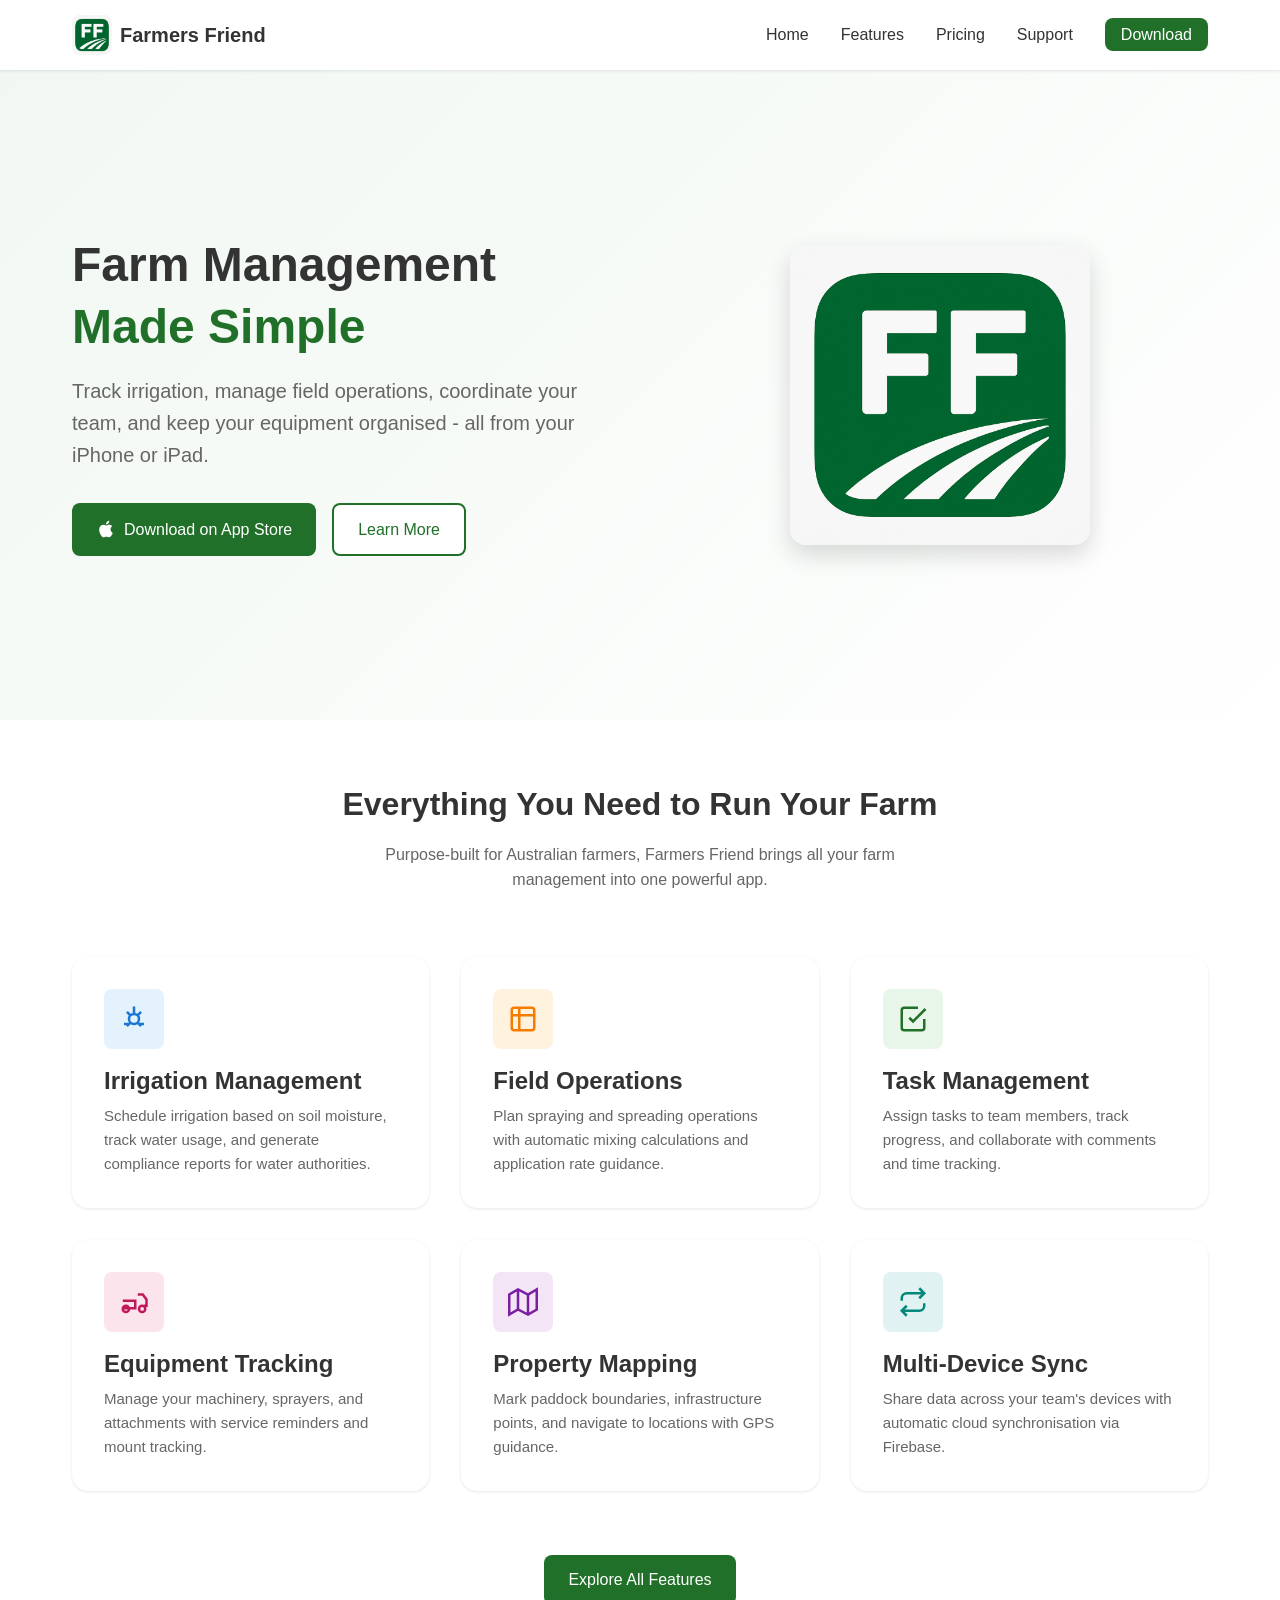
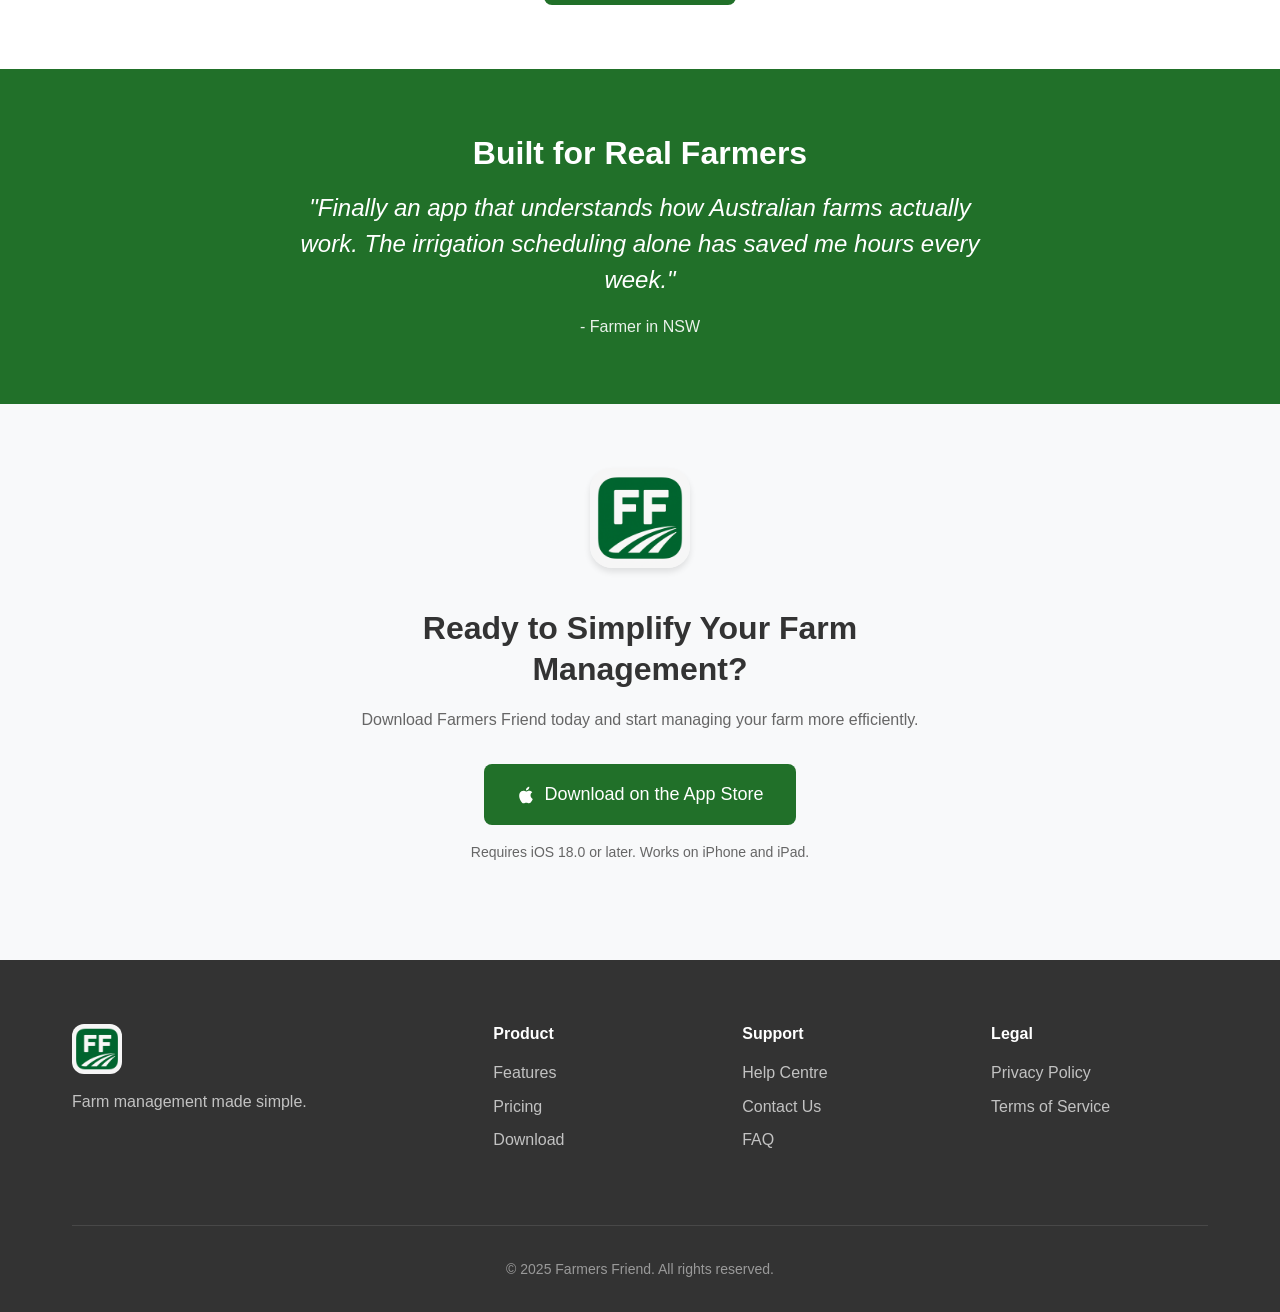
==== index.html @ cf2e5888 "Initial website for farmersfriendapp.com" ====
<!DOCTYPE html>
<html lang="en">
<head>
    <meta charset="UTF-8">
    <meta name="viewport" content="width=device-width, initial-scale=1.0">
    <meta name="description" content="Farmers Friend - The complete iOS farm management app for irrigation scheduling, field operations, task management, and equipment tracking.">
    <meta name="keywords" content="farm management app, irrigation scheduling, field operations, agriculture software, farming app, iOS farm app">
    <title>Farmers Friend - Farm Management Made Simple</title>
    <link rel="stylesheet" href="css/styles.css">
    <link rel="icon" type="image/png" href="images/favicon.png">
    <link rel="apple-touch-icon" href="images/app-icon.png">
</head>
<body>
    <!-- Navigation -->
    <nav class="navbar">
        <div class="nav-container">
            <a href="index.html" class="nav-logo">
                <img src="images/app-icon.png" alt="Farmers Friend" class="logo-icon">
                <span>Farmers Friend</span>
            </a>
            <button class="nav-toggle" aria-label="Toggle navigation">
                <span></span>
                <span></span>
                <span></span>
            </button>
            <ul class="nav-menu">
                <li><a href="index.html" class="nav-link active">Home</a></li>
                <li><a href="features.html" class="nav-link">Features</a></li>
                <li><a href="pricing.html" class="nav-link">Pricing</a></li>
                <li><a href="support.html" class="nav-link">Support</a></li>
                <li><a href="#download" class="nav-link btn-download">Download</a></li>
            </ul>
        </div>
    </nav>

    <!-- Hero Section -->
    <section class="hero">
        <div class="hero-content">
            <div class="hero-text">
                <h1>Farm Management<br><span class="highlight">Made Simple</span></h1>
                <p class="hero-subtitle">Track irrigation, manage field operations, coordinate your team, and keep your equipment organised - all from your iPhone or iPad.</p>
                <div class="hero-buttons">
                    <a href="#download" class="btn btn-primary">
                        <svg class="apple-icon" viewBox="0 0 24 24" fill="currentColor">
                            <path d="M18.71 19.5c-.83 1.24-1.71 2.45-3.05 2.47-1.34.03-1.77-.79-3.29-.79-1.53 0-2 .77-3.27.82-1.31.05-2.3-1.32-3.14-2.53C4.25 17 2.94 12.45 4.7 9.39c.87-1.52 2.43-2.48 4.12-2.51 1.28-.02 2.5.87 3.29.87.78 0 2.26-1.07 3.81-.91.65.03 2.47.26 3.64 1.98-.09.06-2.17 1.28-2.15 3.81.03 3.02 2.65 4.03 2.68 4.04-.03.07-.42 1.44-1.38 2.83M13 3.5c.73-.83 1.94-1.46 2.94-1.5.13 1.17-.34 2.35-1.04 3.19-.69.85-1.83 1.51-2.95 1.42-.15-1.15.41-2.35 1.05-3.11z"/>
                        </svg>
                        Download on App Store
                    </a>
                    <a href="features.html" class="btn btn-secondary">Learn More</a>
                </div>
            </div>
            <div class="hero-image">
                <img src="images/app-icon.png" alt="Farmers Friend App" class="app-preview">
            </div>
        </div>
    </section>

    <!-- Features Overview -->
    <section class="features-overview" id="features">
        <div class="container">
            <h2 class="section-title">Everything You Need to Run Your Farm</h2>
            <p class="section-subtitle">Purpose-built for Australian farmers, Farmers Friend brings all your farm management into one powerful app.</p>

            <div class="features-grid">
                <div class="feature-card">
                    <div class="feature-icon irrigation">
                        <svg viewBox="0 0 24 24" fill="none" stroke="currentColor" stroke-width="2">
                            <path d="M12 2v6m0 0a4 4 0 100 8 4 4 0 000-8zm-8 8h4m8 0h4M6.34 6.34l2.83 2.83m5.66 5.66l2.83 2.83m0-11.32l-2.83 2.83m-5.66 5.66l-2.83 2.83"/>
                        </svg>
                    </div>
                    <h3>Irrigation Management</h3>
                    <p>Schedule irrigation based on soil moisture, track water usage, and generate compliance reports for water authorities.</p>
                </div>

                <div class="feature-card">
                    <div class="feature-icon operations">
                        <svg viewBox="0 0 24 24" fill="none" stroke="currentColor" stroke-width="2">
                            <rect x="3" y="3" width="18" height="18" rx="2"/>
                            <path d="M9 3v18M3 9h18"/>
                        </svg>
                    </div>
                    <h3>Field Operations</h3>
                    <p>Plan spraying and spreading operations with automatic mixing calculations and application rate guidance.</p>
                </div>

                <div class="feature-card">
                    <div class="feature-icon tasks">
                        <svg viewBox="0 0 24 24" fill="none" stroke="currentColor" stroke-width="2">
                            <path d="M9 11l3 3L22 4"/>
                            <path d="M21 12v7a2 2 0 01-2 2H5a2 2 0 01-2-2V5a2 2 0 012-2h11"/>
                        </svg>
                    </div>
                    <h3>Task Management</h3>
                    <p>Assign tasks to team members, track progress, and collaborate with comments and time tracking.</p>
                </div>

                <div class="feature-card">
                    <div class="feature-icon equipment">
                        <svg viewBox="0 0 24 24" fill="none" stroke="currentColor" stroke-width="2">
                            <circle cx="5.5" cy="17.5" r="2.5"/>
                            <circle cx="18.5" cy="17.5" r="2.5"/>
                            <path d="M15 6h4l3 4v5h-2M3 17h2m-2-6h10v6H5"/>
                        </svg>
                    </div>
                    <h3>Equipment Tracking</h3>
                    <p>Manage your machinery, sprayers, and attachments with service reminders and mount tracking.</p>
                </div>

                <div class="feature-card">
                    <div class="feature-icon mapping">
                        <svg viewBox="0 0 24 24" fill="none" stroke="currentColor" stroke-width="2">
                            <polygon points="1 6 1 22 8 18 16 22 23 18 23 2 16 6 8 2 1 6"/>
                            <line x1="8" y1="2" x2="8" y2="18"/>
                            <line x1="16" y1="6" x2="16" y2="22"/>
                        </svg>
                    </div>
                    <h3>Property Mapping</h3>
                    <p>Mark paddock boundaries, infrastructure points, and navigate to locations with GPS guidance.</p>
                </div>

                <div class="feature-card">
                    <div class="feature-icon sync">
                        <svg viewBox="0 0 24 24" fill="none" stroke="currentColor" stroke-width="2">
                            <path d="M17 1l4 4-4 4"/>
                            <path d="M3 11V9a4 4 0 014-4h14"/>
                            <path d="M7 23l-4-4 4-4"/>
                            <path d="M21 13v2a4 4 0 01-4 4H3"/>
                        </svg>
                    </div>
                    <h3>Multi-Device Sync</h3>
                    <p>Share data across your team's devices with automatic cloud synchronisation via Firebase.</p>
                </div>
            </div>

            <div class="features-cta">
                <a href="features.html" class="btn btn-primary">Explore All Features</a>
            </div>
        </div>
    </section>

    <!-- Social Proof -->
    <section class="social-proof">
        <div class="container">
            <h2 class="section-title">Built for Real Farmers</h2>
            <div class="testimonial">
                <blockquote>
                    "Finally an app that understands how Australian farms actually work. The irrigation scheduling alone has saved me hours every week."
                </blockquote>
                <cite>- Farmer in NSW</cite>
            </div>
        </div>
    </section>

    <!-- Download Section -->
    <section class="download-section" id="download">
        <div class="container">
            <div class="download-content">
                <img src="images/app-icon.png" alt="Farmers Friend App Icon" class="download-icon">
                <h2>Ready to Simplify Your Farm Management?</h2>
                <p>Download Farmers Friend today and start managing your farm more efficiently.</p>
                <a href="https://apps.apple.com/app/farmers-friend" class="btn btn-primary btn-large" target="_blank" rel="noopener">
                    <svg class="apple-icon" viewBox="0 0 24 24" fill="currentColor">
                        <path d="M18.71 19.5c-.83 1.24-1.71 2.45-3.05 2.47-1.34.03-1.77-.79-3.29-.79-1.53 0-2 .77-3.27.82-1.31.05-2.3-1.32-3.14-2.53C4.25 17 2.94 12.45 4.7 9.39c.87-1.52 2.43-2.48 4.12-2.51 1.28-.02 2.5.87 3.29.87.78 0 2.26-1.07 3.81-.91.65.03 2.47.26 3.64 1.98-.09.06-2.17 1.28-2.15 3.81.03 3.02 2.65 4.03 2.68 4.04-.03.07-.42 1.44-1.38 2.83M13 3.5c.73-.83 1.94-1.46 2.94-1.5.13 1.17-.34 2.35-1.04 3.19-.69.85-1.83 1.51-2.95 1.42-.15-1.15.41-2.35 1.05-3.11z"/>
                    </svg>
                    Download on the App Store
                </a>
                <p class="download-note">Requires iOS 18.0 or later. Works on iPhone and iPad.</p>
            </div>
        </div>
    </section>

    <!-- Footer -->
    <footer class="footer">
        <div class="container">
            <div class="footer-content">
                <div class="footer-brand">
                    <img src="images/app-icon.png" alt="Farmers Friend" class="footer-logo">
                    <p>Farm management made simple.</p>
                </div>
                <div class="footer-links">
                    <div class="footer-column">
                        <h4>Product</h4>
                        <ul>
                            <li><a href="features.html">Features</a></li>
                            <li><a href="pricing.html">Pricing</a></li>
                            <li><a href="#download">Download</a></li>
                        </ul>
                    </div>
                    <div class="footer-column">
                        <h4>Support</h4>
                        <ul>
                            <li><a href="support.html">Help Centre</a></li>
                            <li><a href="support.html#contact">Contact Us</a></li>
                            <li><a href="support.html#faq">FAQ</a></li>
                        </ul>
                    </div>
                    <div class="footer-column">
                        <h4>Legal</h4>
                        <ul>
                            <li><a href="privacy.html">Privacy Policy</a></li>
                            <li><a href="terms.html">Terms of Service</a></li>
                        </ul>
                    </div>
                </div>
            </div>
            <div class="footer-bottom">
                <p>&copy; 2025 Farmers Friend. All rights reserved.</p>
            </div>
        </div>
    </footer>

    <script src="js/main.js"></script>
</body>
</html>
---- css/styles.css ----
/* ==========================================================================
   Farmers Friend Website Styles
   Brand Color: #217029 (RGB 33, 112, 41)
   ========================================================================== */

/* CSS Variables */
:root {
    --color-primary: #217029;
    --color-primary-dark: #1a5a21;
    --color-primary-light: #2d9438;
    --color-secondary: #f5f5f5;
    --color-text: #333333;
    --color-text-light: #666666;
    --color-text-muted: #999999;
    --color-white: #ffffff;
    --color-border: #e0e0e0;
    --color-background: #ffffff;
    --color-background-alt: #f8f9fa;

    --font-family: -apple-system, BlinkMacSystemFont, 'Segoe UI', Roboto, Oxygen, Ubuntu, Cantarell, sans-serif;
    --font-size-base: 16px;
    --line-height-base: 1.6;

    --spacing-xs: 0.25rem;
    --spacing-sm: 0.5rem;
    --spacing-md: 1rem;
    --spacing-lg: 2rem;
    --spacing-xl: 4rem;

    --border-radius: 8px;
    --border-radius-lg: 16px;
    --shadow-sm: 0 1px 3px rgba(0, 0, 0, 0.1);
    --shadow-md: 0 4px 6px rgba(0, 0, 0, 0.1);
    --shadow-lg: 0 10px 25px rgba(0, 0, 0, 0.15);

    --container-max: 1200px;
    --navbar-height: 70px;
}

/* Reset & Base Styles */
*,
*::before,
*::after {
    box-sizing: border-box;
    margin: 0;
    padding: 0;
}

html {
    scroll-behavior: smooth;
}

body {
    font-family: var(--font-family);
    font-size: var(--font-size-base);
    line-height: var(--line-height-base);
    color: var(--color-text);
    background-color: var(--color-background);
}

img {
    max-width: 100%;
    height: auto;
}

a {
    color: var(--color-primary);
    text-decoration: none;
    transition: color 0.2s ease;
}

a:hover {
    color: var(--color-primary-dark);
}

h1, h2, h3, h4, h5, h6 {
    line-height: 1.3;
    font-weight: 600;
    color: var(--color-text);
}

h1 { font-size: 2.5rem; }
h2 { font-size: 2rem; }
h3 { font-size: 1.5rem; }
h4 { font-size: 1.25rem; }

/* Container */
.container {
    max-width: var(--container-max);
    margin: 0 auto;
    padding: 0 var(--spacing-lg);
}

/* Buttons */
.btn {
    display: inline-flex;
    align-items: center;
    justify-content: center;
    gap: var(--spacing-sm);
    padding: 0.75rem 1.5rem;
    font-size: 1rem;
    font-weight: 500;
    border-radius: var(--border-radius);
    border: none;
    cursor: pointer;
    transition: all 0.2s ease;
    text-decoration: none;
}

.btn-primary {
    background-color: var(--color-primary);
    color: var(--color-white);
}

.btn-primary:hover {
    background-color: var(--color-primary-dark);
    color: var(--color-white);
}

.btn-secondary {
    background-color: var(--color-white);
    color: var(--color-primary);
    border: 2px solid var(--color-primary);
}

.btn-secondary:hover {
    background-color: var(--color-primary);
    color: var(--color-white);
}

.btn-large {
    padding: 1rem 2rem;
    font-size: 1.125rem;
}

.apple-icon {
    width: 20px;
    height: 20px;
}

/* Navigation */
.navbar {
    position: fixed;
    top: 0;
    left: 0;
    right: 0;
    height: var(--navbar-height);
    background-color: var(--color-white);
    box-shadow: var(--shadow-sm);
    z-index: 1000;
}

.nav-container {
    max-width: var(--container-max);
    margin: 0 auto;
    padding: 0 var(--spacing-lg);
    height: 100%;
    display: flex;
    align-items: center;
    justify-content: space-between;
}

.nav-logo {
    display: flex;
    align-items: center;
    gap: var(--spacing-sm);
    font-weight: 600;
    font-size: 1.25rem;
    color: var(--color-text);
}

.nav-logo:hover {
    color: var(--color-text);
}

.logo-icon {
    width: 40px;
    height: 40px;
    border-radius: 8px;
}

.nav-menu {
    display: flex;
    align-items: center;
    gap: var(--spacing-lg);
    list-style: none;
}

.nav-link {
    font-weight: 500;
    color: var(--color-text);
    padding: var(--spacing-sm) 0;
    position: relative;
}

.nav-link:hover,
.nav-link.active {
    color: var(--color-primary);
}

.nav-link.active::after {
    content: '';
    position: absolute;
    bottom: 0;
    left: 0;
    right: 0;
    height: 2px;
    background-color: var(--color-primary);
}

.btn-download {
    background-color: var(--color-primary);
    color: var(--color-white) !important;
    padding: var(--spacing-sm) var(--spacing-md);
    border-radius: var(--border-radius);
}

.btn-download:hover {
    background-color: var(--color-primary-dark);
}

.nav-toggle {
    display: none;
    flex-direction: column;
    gap: 5px;
    background: none;
    border: none;
    cursor: pointer;
    padding: var(--spacing-sm);
}

.nav-toggle span {
    display: block;
    width: 25px;
    height: 2px;
    background-color: var(--color-text);
    transition: all 0.3s ease;
}

/* Hero Section */
.hero {
    padding-top: calc(var(--navbar-height) + var(--spacing-xl));
    padding-bottom: var(--spacing-xl);
    background: linear-gradient(135deg, #f0f7f1 0%, #ffffff 100%);
    min-height: 80vh;
    display: flex;
    align-items: center;
}

.hero-content {
    max-width: var(--container-max);
    margin: 0 auto;
    padding: 0 var(--spacing-lg);
    display: grid;
    grid-template-columns: 1fr 1fr;
    gap: var(--spacing-xl);
    align-items: center;
}

.hero-text h1 {
    font-size: 3rem;
    margin-bottom: var(--spacing-md);
}

.highlight {
    color: var(--color-primary);
}

.hero-subtitle {
    font-size: 1.25rem;
    color: var(--color-text-light);
    margin-bottom: var(--spacing-lg);
}

.hero-buttons {
    display: flex;
    gap: var(--spacing-md);
    flex-wrap: wrap;
}

.hero-image {
    display: flex;
    justify-content: center;
    align-items: center;
}

.app-preview {
    max-width: 300px;
    border-radius: var(--border-radius-lg);
    box-shadow: var(--shadow-lg);
}

/* Section Styles */
.section-title {
    text-align: center;
    margin-bottom: var(--spacing-md);
}

.section-subtitle {
    text-align: center;
    color: var(--color-text-light);
    max-width: 600px;
    margin: 0 auto var(--spacing-xl);
}

/* Features Overview */
.features-overview {
    padding: var(--spacing-xl) 0;
}

.features-grid {
    display: grid;
    grid-template-columns: repeat(3, 1fr);
    gap: var(--spacing-lg);
    margin-bottom: var(--spacing-xl);
}

.feature-card {
    background: var(--color-white);
    padding: var(--spacing-lg);
    border-radius: var(--border-radius-lg);
    box-shadow: var(--shadow-sm);
    transition: transform 0.2s ease, box-shadow 0.2s ease;
}

.feature-card:hover {
    transform: translateY(-4px);
    box-shadow: var(--shadow-md);
}

.feature-icon {
    width: 60px;
    height: 60px;
    border-radius: var(--border-radius);
    display: flex;
    align-items: center;
    justify-content: center;
    margin-bottom: var(--spacing-md);
}

.feature-icon svg {
    width: 30px;
    height: 30px;
}

.feature-icon.irrigation {
    background-color: #e3f2fd;
    color: #1976d2;
}

.feature-icon.operations {
    background-color: #fff3e0;
    color: #f57c00;
}

.feature-icon.tasks {
    background-color: #e8f5e9;
    color: var(--color-primary);
}

.feature-icon.equipment {
    background-color: #fce4ec;
    color: #c2185b;
}

.feature-icon.mapping {
    background-color: #f3e5f5;
    color: #7b1fa2;
}

.feature-icon.sync {
    background-color: #e0f2f1;
    color: #00897b;
}

.feature-card h3 {
    margin-bottom: var(--spacing-sm);
}

.feature-card p {
    color: var(--color-text-light);
    font-size: 0.9375rem;
}

.features-cta {
    text-align: center;
}

/* Social Proof */
.social-proof {
    background-color: var(--color-primary);
    color: var(--color-white);
    padding: var(--spacing-xl) 0;
}

.social-proof .section-title {
    color: var(--color-white);
}

.testimonial {
    max-width: 700px;
    margin: 0 auto;
    text-align: center;
}

.testimonial blockquote {
    font-size: 1.5rem;
    font-style: italic;
    margin-bottom: var(--spacing-md);
    line-height: 1.5;
}

.testimonial cite {
    font-style: normal;
    opacity: 0.9;
}

/* Download Section */
.download-section {
    padding: var(--spacing-xl) 0;
    background-color: var(--color-background-alt);
}

.download-content {
    text-align: center;
    max-width: 600px;
    margin: 0 auto;
}

.download-icon {
    width: 100px;
    height: 100px;
    border-radius: 22px;
    margin-bottom: var(--spacing-lg);
    box-shadow: var(--shadow-md);
}

.download-content h2 {
    margin-bottom: var(--spacing-md);
}

.download-content p {
    color: var(--color-text-light);
    margin-bottom: var(--spacing-lg);
}

.download-note {
    font-size: 0.875rem;
    color: var(--color-text-muted);
    margin-top: var(--spacing-md);
}

/* Footer */
.footer {
    background-color: var(--color-text);
    color: var(--color-white);
    padding: var(--spacing-xl) 0 var(--spacing-lg);
}

.footer-content {
    display: grid;
    grid-template-columns: 1fr 2fr;
    gap: var(--spacing-xl);
    margin-bottom: var(--spacing-xl);
}

.footer-brand p {
    color: rgba(255, 255, 255, 0.7);
    margin-top: var(--spacing-sm);
}

.footer-logo {
    width: 50px;
    height: 50px;
    border-radius: 12px;
}

.footer-links {
    display: grid;
    grid-template-columns: repeat(3, 1fr);
    gap: var(--spacing-lg);
}

.footer-column h4 {
    color: var(--color-white);
    margin-bottom: var(--spacing-md);
    font-size: 1rem;
}

.footer-column ul {
    list-style: none;
}

.footer-column li {
    margin-bottom: var(--spacing-sm);
}

.footer-column a {
    color: rgba(255, 255, 255, 0.7);
    transition: color 0.2s ease;
}

.footer-column a:hover {
    color: var(--color-white);
}

.footer-bottom {
    border-top: 1px solid rgba(255, 255, 255, 0.1);
    padding-top: var(--spacing-lg);
    text-align: center;
    color: rgba(255, 255, 255, 0.5);
    font-size: 0.875rem;
}

/* Page Header */
.page-header {
    padding-top: calc(var(--navbar-height) + var(--spacing-xl));
    padding-bottom: var(--spacing-xl);
    background: linear-gradient(135deg, var(--color-primary) 0%, var(--color-primary-dark) 100%);
    color: var(--color-white);
    text-align: center;
}

.page-header h1 {
    color: var(--color-white);
    margin-bottom: var(--spacing-sm);
}

.page-header p {
    opacity: 0.9;
    font-size: 1.25rem;
}

/* Feature Detail Sections */
.feature-detail {
    padding: var(--spacing-xl) 0;
}

.feature-detail.alt {
    background-color: var(--color-background-alt);
}

.feature-detail-content {
    display: grid;
    grid-template-columns: 1fr 1fr;
    gap: var(--spacing-xl);
    align-items: center;
}

.feature-detail-content.reverse {
    direction: rtl;
}

.feature-detail-content.reverse > * {
    direction: ltr;
}

.feature-badge {
    display: inline-block;
    background-color: var(--color-primary);
    color: var(--color-white);
    padding: var(--spacing-xs) var(--spacing-md);
    border-radius: 100px;
    font-size: 0.875rem;
    font-weight: 500;
    margin-bottom: var(--spacing-md);
}

.feature-detail-text h2 {
    margin-bottom: var(--spacing-md);
}

.feature-detail-text > p {
    color: var(--color-text-light);
    margin-bottom: var(--spacing-lg);
}

.feature-list {
    list-style: none;
}

.feature-list li {
    margin-bottom: var(--spacing-md);
    padding-left: var(--spacing-lg);
    position: relative;
}

.feature-list li::before {
    content: '';
    position: absolute;
    left: 0;
    top: 6px;
    width: 8px;
    height: 8px;
    background-color: var(--color-primary);
    border-radius: 50%;
}

.feature-list strong {
    display: block;
    margin-bottom: var(--spacing-xs);
}

.feature-list span {
    color: var(--color-text-light);
    font-size: 0.9375rem;
}

.feature-icon-large {
    width: 200px;
    height: 200px;
    border-radius: 50%;
    display: flex;
    align-items: center;
    justify-content: center;
    margin: 0 auto;
}

.feature-icon-large svg {
    width: 80px;
    height: 80px;
}

.feature-icon-large.irrigation {
    background-color: #e3f2fd;
    color: #1976d2;
}

.feature-icon-large.operations {
    background-color: #fff3e0;
    color: #f57c00;
}

.feature-icon-large.tasks {
    background-color: #e8f5e9;
    color: var(--color-primary);
}

.feature-icon-large.equipment {
    background-color: #fce4ec;
    color: #c2185b;
}

.feature-icon-large.mapping {
    background-color: #f3e5f5;
    color: #7b1fa2;
}

.feature-icon-large.sync {
    background-color: #e0f2f1;
    color: #00897b;
}

/* CTA Section */
.cta-section {
    background-color: var(--color-primary);
    color: var(--color-white);
    padding: var(--spacing-xl) 0;
    text-align: center;
}

.cta-section h2 {
    color: var(--color-white);
    margin-bottom: var(--spacing-sm);
}

.cta-section p {
    opacity: 0.9;
    margin-bottom: var(--spacing-lg);
}

.cta-buttons {
    display: flex;
    justify-content: center;
    gap: var(--spacing-md);
    flex-wrap: wrap;
}

.cta-section .btn-secondary {
    background-color: transparent;
    border-color: var(--color-white);
    color: var(--color-white);
}

.cta-section .btn-secondary:hover {
    background-color: var(--color-white);
    color: var(--color-primary);
}

/* Pricing */
.pricing-section {
    padding: var(--spacing-xl) 0;
}

.pricing-grid {
    display: grid;
    grid-template-columns: repeat(3, 1fr);
    gap: var(--spacing-lg);
    margin-bottom: var(--spacing-lg);
}

.pricing-card {
    background: var(--color-white);
    border: 1px solid var(--color-border);
    border-radius: var(--border-radius-lg);
    padding: var(--spacing-lg);
    position: relative;
    display: flex;
    flex-direction: column;
}

.pricing-card.featured {
    border-color: var(--color-primary);
    border-width: 2px;
    transform: scale(1.05);
}

.pricing-badge {
    position: absolute;
    top: -12px;
    left: 50%;
    transform: translateX(-50%);
    background-color: var(--color-primary);
    color: var(--color-white);
    padding: var(--spacing-xs) var(--spacing-md);
    border-radius: 100px;
    font-size: 0.75rem;
    font-weight: 600;
    text-transform: uppercase;
}

.pricing-header {
    text-align: center;
    padding-bottom: var(--spacing-lg);
    border-bottom: 1px solid var(--color-border);
    margin-bottom: var(--spacing-lg);
}

.pricing-header h3 {
    margin-bottom: var(--spacing-sm);
}

.pricing-price {
    margin-bottom: var(--spacing-sm);
}

.pricing-price .price {
    font-size: 2.5rem;
    font-weight: 700;
    color: var(--color-primary);
}

.pricing-price .period {
    color: var(--color-text-muted);
}

.pricing-description {
    color: var(--color-text-light);
    font-size: 0.9375rem;
}

.pricing-features {
    list-style: none;
    flex-grow: 1;
    margin-bottom: var(--spacing-lg);
}

.pricing-features li {
    display: flex;
    align-items: center;
    gap: var(--spacing-sm);
    padding: var(--spacing-sm) 0;
}

.pricing-features li svg {
    width: 18px;
    height: 18px;
    flex-shrink: 0;
}

.pricing-features li.included svg {
    color: var(--color-primary);
}

.pricing-features li.not-included {
    color: var(--color-text-muted);
}

.pricing-features li.not-included svg {
    color: var(--color-text-muted);
}

.pricing-cta {
    width: 100%;
    text-align: center;
}

.pricing-note {
    text-align: center;
    color: var(--color-text-muted);
    font-size: 0.875rem;
}

/* FAQ */
.faq-section {
    padding: var(--spacing-xl) 0;
    background-color: var(--color-background-alt);
}

.faq-grid {
    display: grid;
    grid-template-columns: repeat(2, 1fr);
    gap: var(--spacing-lg);
}

.faq-item {
    background: var(--color-white);
    padding: var(--spacing-lg);
    border-radius: var(--border-radius);
}

.faq-item h3 {
    margin-bottom: var(--spacing-sm);
    font-size: 1.125rem;
}

.faq-item p {
    color: var(--color-text-light);
}

/* Support Page */
.support-quick-links {
    padding: var(--spacing-xl) 0;
}

.quick-links-grid {
    display: grid;
    grid-template-columns: repeat(4, 1fr);
    gap: var(--spacing-lg);
}

.quick-link-card {
    background: var(--color-white);
    border: 1px solid var(--color-border);
    border-radius: var(--border-radius-lg);
    padding: var(--spacing-lg);
    text-align: center;
    transition: all 0.2s ease;
    color: var(--color-text);
}

.quick-link-card:hover {
    border-color: var(--color-primary);
    box-shadow: var(--shadow-md);
    color: var(--color-text);
}

.quick-link-icon {
    width: 60px;
    height: 60px;
    background-color: var(--color-primary);
    color: var(--color-white);
    border-radius: 50%;
    display: flex;
    align-items: center;
    justify-content: center;
    margin: 0 auto var(--spacing-md);
}

.quick-link-icon svg {
    width: 28px;
    height: 28px;
}

.quick-link-card h3 {
    margin-bottom: var(--spacing-xs);
}

.quick-link-card p {
    color: var(--color-text-light);
    font-size: 0.9375rem;
}

.support-section {
    padding: var(--spacing-xl) 0;
}

.support-section.alt {
    background-color: var(--color-background-alt);
}

/* Guide Steps */
.guide-steps {
    max-width: 800px;
    margin: 0 auto;
}

.guide-step {
    display: flex;
    gap: var(--spacing-lg);
    margin-bottom: var(--spacing-lg);
}

.step-number {
    width: 50px;
    height: 50px;
    background-color: var(--color-primary);
    color: var(--color-white);
    border-radius: 50%;
    display: flex;
    align-items: center;
    justify-content: center;
    font-size: 1.25rem;
    font-weight: 700;
    flex-shrink: 0;
}

.step-content h3 {
    margin-bottom: var(--spacing-xs);
}

.step-content p {
    color: var(--color-text-light);
}

/* FAQ Accordion */
.faq-accordion {
    max-width: 800px;
    margin: 0 auto;
}

.faq-accordion .faq-item {
    margin-bottom: var(--spacing-md);
}

.faq-accordion summary {
    cursor: pointer;
    font-weight: 600;
    font-size: 1.125rem;
    list-style: none;
    display: flex;
    justify-content: space-between;
    align-items: center;
}

.faq-accordion summary::after {
    content: '+';
    font-size: 1.5rem;
    font-weight: 300;
    color: var(--color-primary);
}

.faq-accordion details[open] summary::after {
    content: '-';
}

.faq-answer {
    padding-top: var(--spacing-md);
    color: var(--color-text-light);
}

.faq-answer p {
    margin-bottom: var(--spacing-sm);
}

/* Guides Grid */
.guides-grid {
    display: grid;
    grid-template-columns: repeat(2, 1fr);
    gap: var(--spacing-lg);
}

.guide-card {
    background: var(--color-white);
    border: 1px solid var(--color-border);
    border-radius: var(--border-radius-lg);
    padding: var(--spacing-lg);
}

.guide-card h3 {
    margin-bottom: var(--spacing-sm);
    color: var(--color-primary);
}

.guide-card > p {
    color: var(--color-text-light);
    margin-bottom: var(--spacing-md);
}

.guide-card ul {
    list-style: none;
}

.guide-card li {
    padding: var(--spacing-xs) 0;
    padding-left: var(--spacing-md);
    position: relative;
    color: var(--color-text-light);
}

.guide-card li::before {
    content: '>';
    position: absolute;
    left: 0;
    color: var(--color-primary);
}

/* Contact */
.contact-content {
    display: grid;
    grid-template-columns: 1fr 1fr;
    gap: var(--spacing-xl);
}

.contact-info h3 {
    margin-bottom: var(--spacing-md);
}

.contact-info > p {
    color: var(--color-text-light);
    margin-bottom: var(--spacing-lg);
}

.contact-method {
    display: flex;
    gap: var(--spacing-md);
    margin-bottom: var(--spacing-lg);
}

.contact-icon {
    width: 50px;
    height: 50px;
    background-color: var(--color-primary);
    color: var(--color-white);
    border-radius: 50%;
    display: flex;
    align-items: center;
    justify-content: center;
    flex-shrink: 0;
}

.contact-icon svg {
    width: 24px;
    height: 24px;
}

.contact-method h4 {
    margin-bottom: var(--spacing-xs);
}

.contact-method p {
    color: var(--color-text-light);
    margin: 0;
}

.contact-note {
    font-size: 0.875rem;
    color: var(--color-text-muted) !important;
}

.contact-form-wrapper {
    background: var(--color-white);
    padding: var(--spacing-lg);
    border-radius: var(--border-radius-lg);
    box-shadow: var(--shadow-md);
}

.contact-form-wrapper h3 {
    margin-bottom: var(--spacing-lg);
}

.form-group {
    margin-bottom: var(--spacing-md);
}

.form-group label {
    display: block;
    margin-bottom: var(--spacing-xs);
    font-weight: 500;
}

.form-group input,
.form-group select,
.form-group textarea {
    width: 100%;
    padding: 0.75rem;
    border: 1px solid var(--color-border);
    border-radius: var(--border-radius);
    font-family: inherit;
    font-size: 1rem;
    transition: border-color 0.2s ease;
}

.form-group input:focus,
.form-group select:focus,
.form-group textarea:focus {
    outline: none;
    border-color: var(--color-primary);
}

.contact-form .btn {
    width: 100%;
}

/* Responsive Design */
@media (max-width: 992px) {
    .hero-content {
        grid-template-columns: 1fr;
        text-align: center;
    }

    .hero-buttons {
        justify-content: center;
    }

    .hero-image {
        order: -1;
    }

    .app-preview {
        max-width: 200px;
    }

    .features-grid {
        grid-template-columns: repeat(2, 1fr);
    }

    .feature-detail-content,
    .feature-detail-content.reverse {
        grid-template-columns: 1fr;
        direction: ltr;
    }

    .feature-icon-large {
        width: 150px;
        height: 150px;
        margin-bottom: var(--spacing-lg);
    }

    .feature-icon-large svg {
        width: 60px;
        height: 60px;
    }

    .pricing-grid {
        grid-template-columns: 1fr;
        max-width: 400px;
        margin-left: auto;
        margin-right: auto;
    }

    .pricing-card.featured {
        transform: none;
    }

    .footer-content {
        grid-template-columns: 1fr;
    }

    .quick-links-grid {
        grid-template-columns: repeat(2, 1fr);
    }

    .faq-grid {
        grid-template-columns: 1fr;
    }

    .guides-grid {
        grid-template-columns: 1fr;
    }

    .contact-content {
        grid-template-columns: 1fr;
    }
}

@media (max-width: 768px) {
    :root {
        --spacing-xl: 3rem;
    }

    h1 { font-size: 2rem; }
    h2 { font-size: 1.75rem; }

    .hero-text h1 {
        font-size: 2.25rem;
    }

    .nav-menu {
        position: fixed;
        top: var(--navbar-height);
        left: 0;
        right: 0;
        background-color: var(--color-white);
        flex-direction: column;
        padding: var(--spacing-lg);
        gap: var(--spacing-md);
        box-shadow: var(--shadow-md);
        transform: translateY(-100%);
        opacity: 0;
        visibility: hidden;
        transition: all 0.3s ease;
    }

    .nav-menu.active {
        transform: translateY(0);
        opacity: 1;
        visibility: visible;
    }

    .nav-toggle {
        display: flex;
    }

    .features-grid {
        grid-template-columns: 1fr;
    }

    .quick-links-grid {
        grid-template-columns: 1fr;
    }

    .testimonial blockquote {
        font-size: 1.25rem;
    }

    .footer-links {
        grid-template-columns: 1fr;
        text-align: center;
    }
}
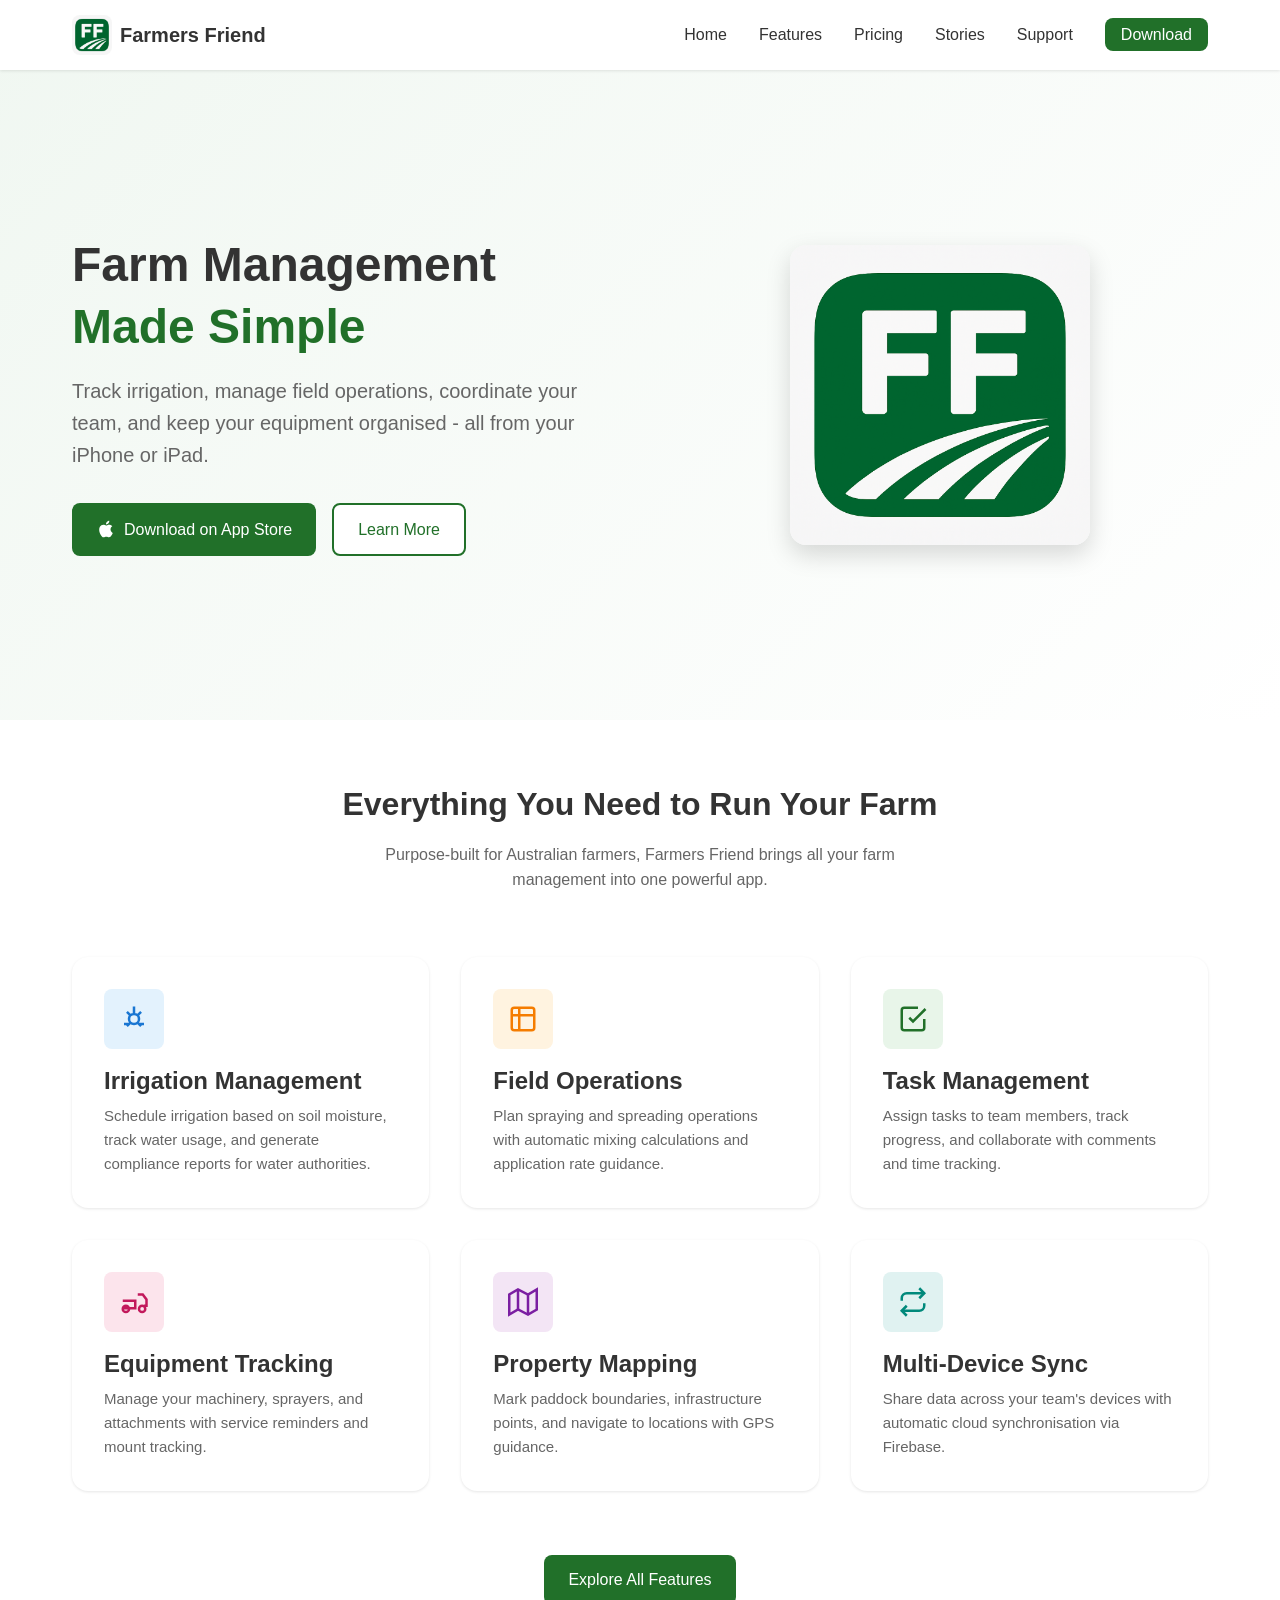
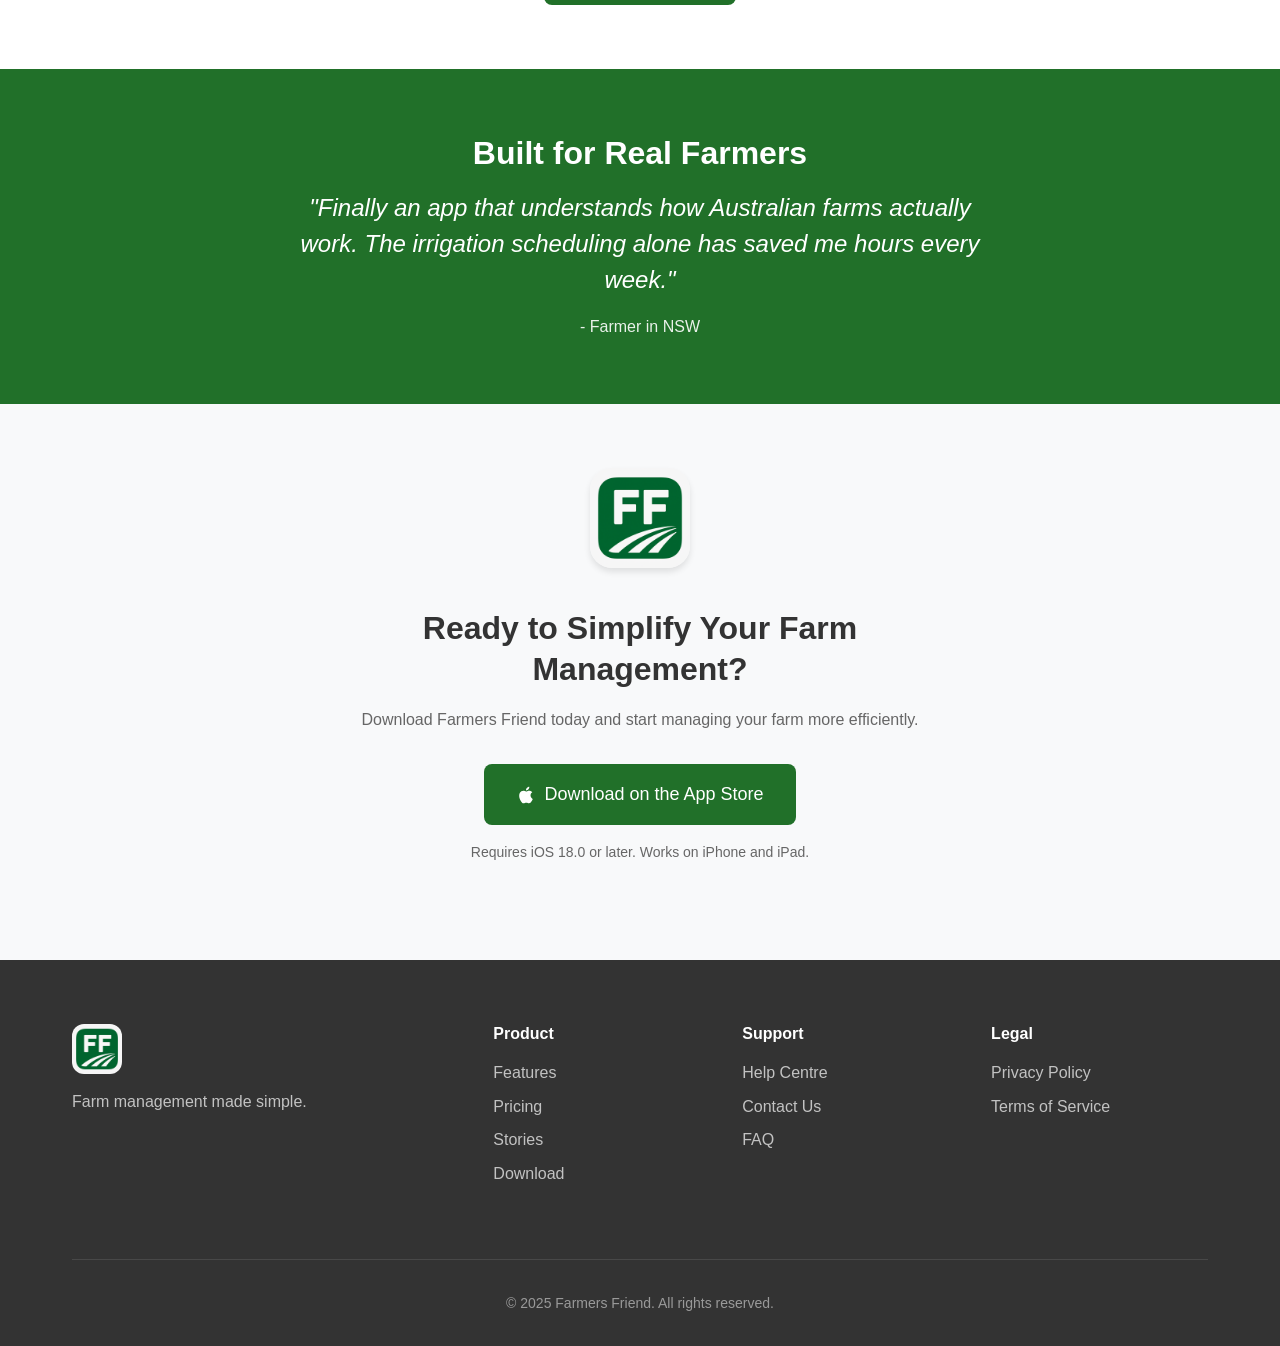
==== commit 3f737459: "Add Stories section with irrigation pump belts / Alffi service-parts story Co-Authored-By: Claude Op" ====
--- a/index.html
+++ b/index.html
@@ -27,6 +27,7 @@
                 <li><a href="index.html" class="nav-link active">Home</a></li>
                 <li><a href="features.html" class="nav-link">Features</a></li>
                 <li><a href="pricing.html" class="nav-link">Pricing</a></li>
+                <li><a href="stories.html" class="nav-link">Stories</a></li>
                 <li><a href="support.html" class="nav-link">Support</a></li>
                 <li><a href="#download" class="nav-link btn-download">Download</a></li>
             </ul>
@@ -183,6 +184,7 @@
                         <ul>
                             <li><a href="features.html">Features</a></li>
                             <li><a href="pricing.html">Pricing</a></li>
+                            <li><a href="stories.html">Stories</a></li>
                             <li><a href="#download">Download</a></li>
                         </ul>
                     </div>
--- a/css/styles.css
+++ b/css/styles.css
@@ -1229,3 +1229,416 @@
         text-align: center;
     }
 }
+
+/* ==========================================================================
+   Stories
+   ========================================================================== */
+
+.story-kicker {
+    display: inline-block;
+    font-size: 0.8rem;
+    font-weight: 600;
+    letter-spacing: 0.05em;
+    text-transform: uppercase;
+    margin-bottom: var(--spacing-sm);
+}
+
+.story-header .story-kicker {
+    opacity: 0.85;
+}
+
+.story-header p {
+    max-width: 720px;
+    margin: 0 auto;
+}
+
+.story {
+    padding: var(--spacing-xl) 0;
+}
+
+.story-container {
+    max-width: 760px;
+    margin: 0 auto;
+    padding: 0 var(--spacing-md);
+}
+
+.story h2 {
+    font-size: 1.6rem;
+    margin: var(--spacing-xl) 0 var(--spacing-md);
+    color: var(--color-primary-dark);
+}
+
+.story p {
+    margin-bottom: var(--spacing-md);
+    font-size: 1.075rem;
+}
+
+.story-lead {
+    font-size: 1.2rem !important;
+    font-weight: 600;
+    color: var(--color-primary-dark);
+    border-left: 4px solid var(--color-primary);
+    padding-left: var(--spacing-md);
+}
+
+.story-figure {
+    margin: var(--spacing-lg) 0;
+}
+
+.story-figure img {
+    width: 100%;
+    height: auto;
+    display: block;
+    border-radius: var(--border-radius-lg);
+    box-shadow: var(--shadow-md);
+}
+
+.story-figure figcaption {
+    font-size: 0.9rem;
+    color: var(--color-text-light);
+    margin-top: var(--spacing-sm);
+    text-align: center;
+}
+
+.story-split {
+    display: grid;
+    grid-template-columns: 1fr 280px;
+    gap: var(--spacing-lg);
+    align-items: start;
+}
+
+.story-figure-narrow {
+    margin-top: 0;
+}
+
+.story-figure-narrow img {
+    border: 1px solid var(--color-border);
+}
+
+.story-list {
+    list-style: none;
+    margin-bottom: var(--spacing-md);
+}
+
+.story-list li {
+    position: relative;
+    padding-left: 1.5rem;
+    margin-bottom: var(--spacing-sm);
+}
+
+.story-list li::before {
+    content: "";
+    position: absolute;
+    left: 0.25rem;
+    top: 0.6em;
+    width: 8px;
+    height: 8px;
+    border-radius: 50%;
+    background-color: var(--color-primary);
+}
+
+/* Chat transcript */
+.chat {
+    background-color: var(--color-background-alt);
+    border: 1px solid var(--color-border);
+    border-radius: var(--border-radius-lg);
+    padding: var(--spacing-lg);
+    margin: var(--spacing-lg) 0;
+    display: flex;
+    flex-direction: column;
+    gap: var(--spacing-md);
+}
+
+.chat-msg {
+    max-width: 88%;
+    padding: var(--spacing-md);
+    border-radius: var(--border-radius-lg);
+    box-shadow: var(--shadow-sm);
+}
+
+.chat-msg p {
+    font-size: 0.975rem;
+    margin-bottom: var(--spacing-sm);
+}
+
+.chat-msg p:last-child {
+    margin-bottom: 0;
+}
+
+.chat-msg.user {
+    align-self: flex-end;
+    background-color: var(--color-primary);
+    color: var(--color-white);
+    border-bottom-right-radius: 4px;
+}
+
+.chat-msg.alffi {
+    align-self: flex-start;
+    background-color: var(--color-white);
+    border-bottom-left-radius: 4px;
+}
+
+.chat-who {
+    font-size: 0.75rem;
+    font-weight: 700;
+    text-transform: uppercase;
+    letter-spacing: 0.05em;
+    opacity: 0.75;
+    margin-bottom: var(--spacing-xs);
+}
+
+.chat-attachment {
+    display: inline-block;
+    background-color: rgba(255, 255, 255, 0.2);
+    border-radius: 4px;
+    padding: 0 0.4rem;
+    font-size: 0.875rem;
+}
+
+.chat-card {
+    margin-top: var(--spacing-md);
+    border: 1px solid var(--color-border);
+    border-radius: var(--border-radius);
+    padding: var(--spacing-md);
+    background-color: var(--color-background-alt);
+}
+
+.chat-card-title {
+    font-weight: 700;
+    display: flex;
+    justify-content: space-between;
+    align-items: center;
+    gap: var(--spacing-sm);
+    margin-bottom: var(--spacing-sm);
+}
+
+.chat-card-status {
+    font-size: 0.75rem;
+    font-weight: 600;
+    color: var(--color-primary);
+    background-color: rgba(33, 112, 41, 0.1);
+    border-radius: 999px;
+    padding: 0.1rem 0.6rem;
+}
+
+.chat-card-under {
+    font-size: 0.85rem;
+    color: var(--color-text-light);
+    margin-bottom: var(--spacing-sm);
+}
+
+.chat-card dl {
+    display: grid;
+    grid-template-columns: max-content 1fr;
+    gap: 0.25rem var(--spacing-md);
+    font-size: 0.9rem;
+}
+
+.chat-card dt {
+    color: var(--color-text-light);
+}
+
+.story-outcomes {
+    display: grid;
+    grid-template-columns: repeat(2, 1fr);
+    gap: var(--spacing-md);
+    margin: var(--spacing-lg) 0;
+}
+
+.story-outcome {
+    background-color: var(--color-background-alt);
+    border-radius: var(--border-radius);
+    padding: var(--spacing-md);
+    border-top: 3px solid var(--color-primary);
+}
+
+.story-outcome strong {
+    display: block;
+    margin-bottom: var(--spacing-xs);
+}
+
+.story-outcome span {
+    color: var(--color-text-light);
+    font-size: 0.95rem;
+}
+
+.story-quote {
+    font-size: 1.4rem;
+    font-style: italic;
+    text-align: center;
+    color: var(--color-primary-dark);
+    margin: var(--spacing-xl) 0;
+    padding: 0 var(--spacing-md);
+}
+
+.story-cta {
+    text-align: center;
+    background-color: var(--color-background-alt);
+    border-radius: var(--border-radius-lg);
+    padding: var(--spacing-lg);
+}
+
+.story-cta h3 {
+    margin-bottom: var(--spacing-sm);
+}
+
+.story-cta .btn {
+    margin: var(--spacing-xs);
+}
+
+/* Stories index */
+.stories-section {
+    padding: var(--spacing-xl) 0;
+}
+
+.stories-grid {
+    display: grid;
+    grid-template-columns: repeat(auto-fill, minmax(320px, 1fr));
+    gap: var(--spacing-lg);
+}
+
+.story-card {
+    display: block;
+    background-color: var(--color-white);
+    border: 1px solid var(--color-border);
+    border-radius: var(--border-radius-lg);
+    overflow: hidden;
+    box-shadow: var(--shadow-sm);
+    color: var(--color-text);
+    text-decoration: none;
+    transition: transform 0.2s ease, box-shadow 0.2s ease;
+}
+
+.story-card:hover {
+    transform: translateY(-4px);
+    box-shadow: var(--shadow-lg);
+}
+
+.story-card img {
+    width: 100%;
+    aspect-ratio: 4 / 3;
+    object-fit: cover;
+    display: block;
+}
+
+.story-card-body {
+    padding: var(--spacing-md) var(--spacing-lg) var(--spacing-lg);
+}
+
+.story-card-body .story-kicker {
+    color: var(--color-primary);
+}
+
+.story-card-body h3 {
+    margin-bottom: var(--spacing-sm);
+}
+
+.story-card-body p {
+    color: var(--color-text-light);
+    margin-bottom: var(--spacing-md);
+}
+
+.story-card-link {
+    font-weight: 600;
+    color: var(--color-primary);
+}
+
+@media (max-width: 768px) {
+    .story-split {
+        grid-template-columns: 1fr;
+    }
+
+    .story-figure-narrow {
+        max-width: 320px;
+        margin: 0 auto var(--spacing-lg);
+    }
+
+    .story-outcomes {
+        grid-template-columns: 1fr;
+    }
+
+    .chat {
+        padding: var(--spacing-md);
+    }
+
+    .chat-msg {
+        max-width: 100%;
+    }
+
+    .stories-grid {
+        grid-template-columns: 1fr;
+    }
+}
+
+/* ==========================================================================
+   Stories
+   ========================================================================== */
+
+.story-kicker { display: inline-block; font-size: 0.8rem; font-weight: 600; letter-spacing: 0.05em; text-transform: uppercase; margin-bottom: var(--spacing-sm); }
+.story-header .story-kicker { opacity: 0.85; }
+.story-header p { max-width: 720px; margin: 0 auto; }
+
+.story { padding: var(--spacing-xl) 0; }
+.story-container { max-width: 760px; margin: 0 auto; padding: 0 var(--spacing-md); }
+.story h2 { font-size: 1.6rem; margin: var(--spacing-xl) 0 var(--spacing-md); color: var(--color-primary-dark); }
+.story p { margin-bottom: var(--spacing-md); font-size: 1.075rem; }
+.story-lead { font-size: 1.2rem !important; font-weight: 600; color: var(--color-primary-dark); border-left: 4px solid var(--color-primary); padding-left: var(--spacing-md); }
+
+.story-figure { margin: var(--spacing-lg) 0; }
+.story-figure img { width: 100%; height: auto; display: block; border-radius: var(--border-radius-lg); box-shadow: var(--shadow-md); }
+.story-figure figcaption { font-size: 0.9rem; color: var(--color-text-light); margin-top: var(--spacing-sm); text-align: center; }
+
+.story-split { display: grid; grid-template-columns: 1fr 280px; gap: var(--spacing-lg); align-items: start; }
+.story-figure-narrow { margin-top: 0; }
+.story-figure-narrow img { border: 1px solid var(--color-border); }
+
+.story-list { list-style: none; margin-bottom: var(--spacing-md); }
+.story-list li { position: relative; padding-left: 1.5rem; margin-bottom: var(--spacing-sm); }
+.story-list li::before { content: ""; position: absolute; left: 0.25rem; top: 0.6em; width: 8px; height: 8px; border-radius: 50%; background-color: var(--color-primary); }
+
+/* Chat transcript */
+.chat { background-color: var(--color-background-alt); border: 1px solid var(--color-border); border-radius: var(--border-radius-lg); padding: var(--spacing-lg); margin: var(--spacing-lg) 0; display: flex; flex-direction: column; gap: var(--spacing-md); }
+.chat-msg { max-width: 88%; padding: var(--spacing-md); border-radius: var(--border-radius-lg); box-shadow: var(--shadow-sm); }
+.chat-msg p { font-size: 0.975rem; margin-bottom: var(--spacing-sm); }
+.chat-msg p:last-child { margin-bottom: 0; }
+.chat-msg.user { align-self: flex-end; background-color: var(--color-primary); color: var(--color-white); border-bottom-right-radius: 4px; }
+.chat-msg.alffi { align-self: flex-start; background-color: var(--color-white); border-bottom-left-radius: 4px; }
+.chat-who { font-size: 0.75rem; font-weight: 700; text-transform: uppercase; letter-spacing: 0.05em; opacity: 0.75; margin-bottom: var(--spacing-xs); }
+.chat-attachment { display: inline-block; background-color: rgba(255, 255, 255, 0.2); border-radius: 4px; padding: 0 0.4rem; font-size: 0.875rem; }
+.chat-card { margin-top: var(--spacing-md); border: 1px solid var(--color-border); border-radius: var(--border-radius); padding: var(--spacing-md); background-color: var(--color-background-alt); }
+.chat-card-title { font-weight: 700; display: flex; justify-content: space-between; align-items: center; gap: var(--spacing-sm); margin-bottom: var(--spacing-sm); }
+.chat-card-status { font-size: 0.75rem; font-weight: 600; color: var(--color-primary); background-color: rgba(33, 112, 41, 0.1); border-radius: 999px; padding: 0.1rem 0.6rem; }
+.chat-card-under { font-size: 0.85rem; color: var(--color-text-light); margin-bottom: var(--spacing-sm); }
+.chat-card dl { display: grid; grid-template-columns: max-content 1fr; gap: 0.25rem var(--spacing-md); font-size: 0.9rem; }
+.chat-card dt { color: var(--color-text-light); }
+
+.story-outcomes { display: grid; grid-template-columns: repeat(2, 1fr); gap: var(--spacing-md); margin: var(--spacing-lg) 0; }
+.story-outcome { background-color: var(--color-background-alt); border-radius: var(--border-radius); padding: var(--spacing-md); border-top: 3px solid var(--color-primary); }
+.story-outcome strong { display: block; margin-bottom: var(--spacing-xs); }
+.story-outcome span { color: var(--color-text-light); font-size: 0.95rem; }
+
+.story-quote { font-size: 1.4rem; font-style: italic; text-align: center; color: var(--color-primary-dark); margin: var(--spacing-xl) 0; padding: 0 var(--spacing-md); }
+.story-cta { text-align: center; background-color: var(--color-background-alt); border-radius: var(--border-radius-lg); padding: var(--spacing-lg); }
+.story-cta h3 { margin-bottom: var(--spacing-sm); }
+.story-cta .btn { margin: var(--spacing-xs); }
+
+/* Stories index */
+.stories-section { padding: var(--spacing-xl) 0; }
+.stories-grid { display: grid; grid-template-columns: repeat(auto-fill, minmax(320px, 1fr)); gap: var(--spacing-lg); }
+.story-card { display: block; background-color: var(--color-white); border: 1px solid var(--color-border); border-radius: var(--border-radius-lg); overflow: hidden; box-shadow: var(--shadow-sm); color: var(--color-text); text-decoration: none; transition: transform 0.2s ease, box-shadow 0.2s ease; }
+.story-card:hover { transform: translateY(-4px); box-shadow: var(--shadow-lg); }
+.story-card img { width: 100%; aspect-ratio: 4 / 3; object-fit: cover; display: block; }
+.story-card-body { padding: var(--spacing-md) var(--spacing-lg) var(--spacing-lg); }
+.story-card-body .story-kicker { color: var(--color-primary); }
+.story-card-body h3 { margin-bottom: var(--spacing-sm); }
+.story-card-body p { color: var(--color-text-light); margin-bottom: var(--spacing-md); }
+.story-card-link { font-weight: 600; color: var(--color-primary); }
+
+@media (max-width: 768px) {
+    .story-split { grid-template-columns: 1fr; }
+    .story-figure-narrow { max-width: 320px; margin: 0 auto var(--spacing-lg); }
+    .story-outcomes { grid-template-columns: 1fr; }
+    .chat { padding: var(--spacing-md); }
+    .chat-msg { max-width: 100%; }
+    .stories-grid { grid-template-columns: 1fr; }
+}
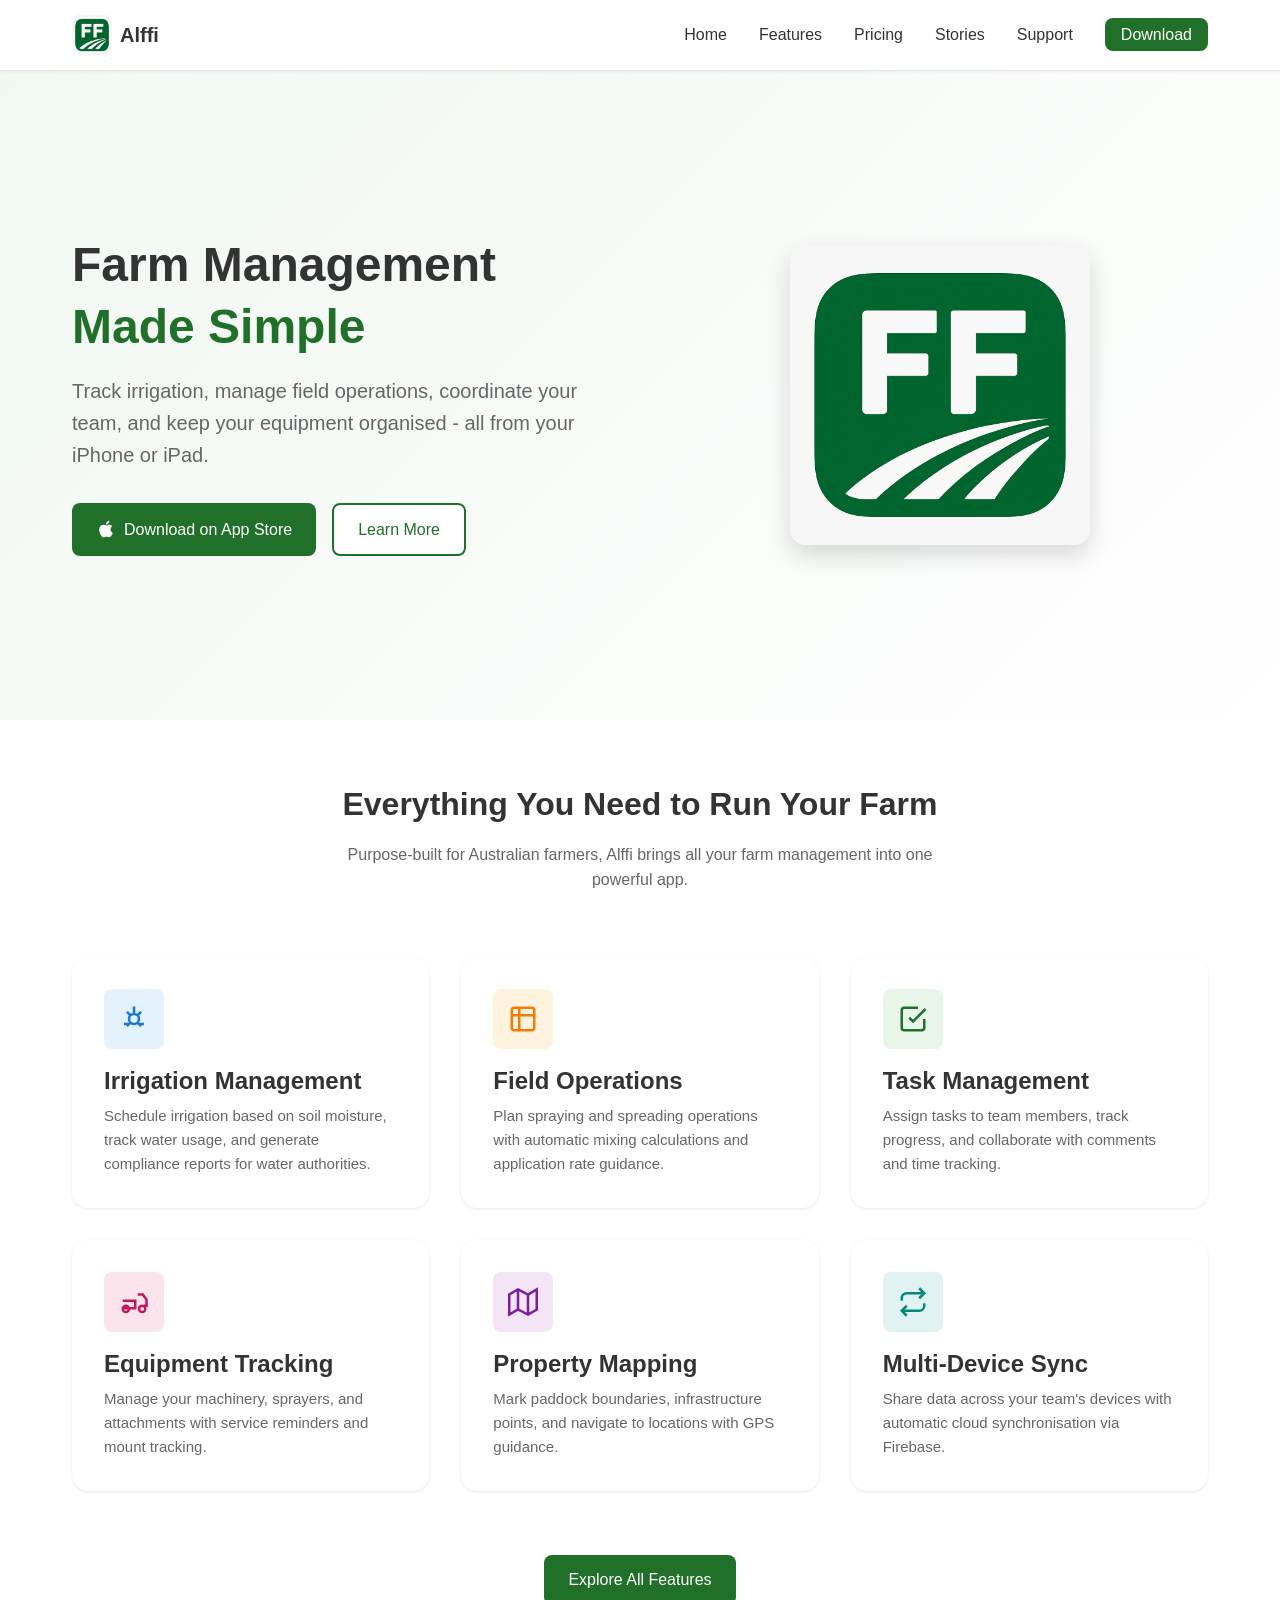
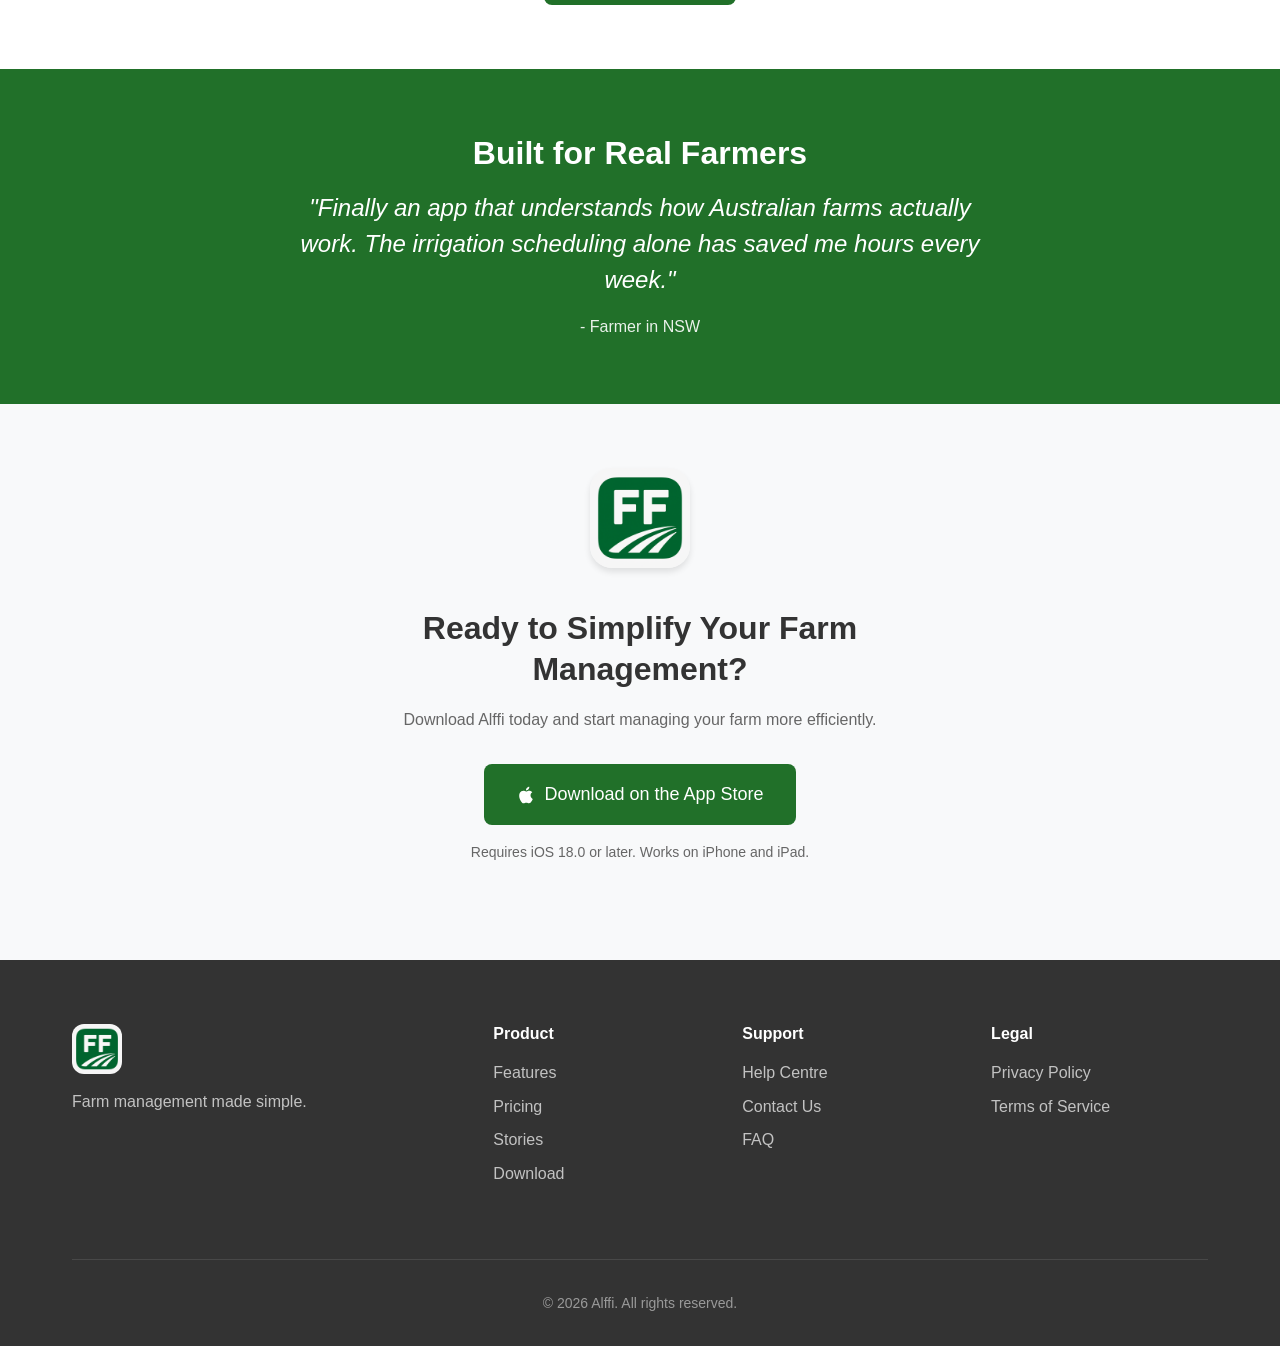
==== commit a8ea8221: "Rebrand site from Farmers Friend to Alffi Co-Authored-By: Claude Opus 5.5 <noreply@anthropic.com> Cl" ====
--- a/index.html
+++ b/index.html
@@ -3,9 +3,9 @@
 <head>
     <meta charset="UTF-8">
     <meta name="viewport" content="width=device-width, initial-scale=1.0">
-    <meta name="description" content="Farmers Friend - The complete iOS farm management app for irrigation scheduling, field operations, task management, and equipment tracking.">
+    <meta name="description" content="Alffi - The complete iOS farm management app for irrigation scheduling, field operations, task management, and equipment tracking.">
     <meta name="keywords" content="farm management app, irrigation scheduling, field operations, agriculture software, farming app, iOS farm app">
-    <title>Farmers Friend - Farm Management Made Simple</title>
+    <title>Alffi - Farm Management Made Simple</title>
     <link rel="stylesheet" href="css/styles.css">
     <link rel="icon" type="image/png" href="images/favicon.png">
     <link rel="apple-touch-icon" href="images/app-icon.png">
@@ -15,8 +15,8 @@
     <nav class="navbar">
         <div class="nav-container">
             <a href="index.html" class="nav-logo">
-                <img src="images/app-icon.png" alt="Farmers Friend" class="logo-icon">
-                <span>Farmers Friend</span>
+                <img src="images/app-icon.png" alt="Alffi" class="logo-icon">
+                <span>Alffi</span>
             </a>
             <button class="nav-toggle" aria-label="Toggle navigation">
                 <span></span>
@@ -51,7 +51,7 @@
                 </div>
             </div>
             <div class="hero-image">
-                <img src="images/app-icon.png" alt="Farmers Friend App" class="app-preview">
+                <img src="images/app-icon.png" alt="Alffi App" class="app-preview">
             </div>
         </div>
     </section>
@@ -60,7 +60,7 @@
     <section class="features-overview" id="features">
         <div class="container">
             <h2 class="section-title">Everything You Need to Run Your Farm</h2>
-            <p class="section-subtitle">Purpose-built for Australian farmers, Farmers Friend brings all your farm management into one powerful app.</p>
+            <p class="section-subtitle">Purpose-built for Australian farmers, Alffi brings all your farm management into one powerful app.</p>
 
             <div class="features-grid">
                 <div class="feature-card">
@@ -156,9 +156,9 @@
     <section class="download-section" id="download">
         <div class="container">
             <div class="download-content">
-                <img src="images/app-icon.png" alt="Farmers Friend App Icon" class="download-icon">
+                <img src="images/app-icon.png" alt="Alffi App Icon" class="download-icon">
                 <h2>Ready to Simplify Your Farm Management?</h2>
-                <p>Download Farmers Friend today and start managing your farm more efficiently.</p>
+                <p>Download Alffi today and start managing your farm more efficiently.</p>
                 <a href="https://apps.apple.com/app/farmers-friend" class="btn btn-primary btn-large" target="_blank" rel="noopener">
                     <svg class="apple-icon" viewBox="0 0 24 24" fill="currentColor">
                         <path d="M18.71 19.5c-.83 1.24-1.71 2.45-3.05 2.47-1.34.03-1.77-.79-3.29-.79-1.53 0-2 .77-3.27.82-1.31.05-2.3-1.32-3.14-2.53C4.25 17 2.94 12.45 4.7 9.39c.87-1.52 2.43-2.48 4.12-2.51 1.28-.02 2.5.87 3.29.87.78 0 2.26-1.07 3.81-.91.65.03 2.47.26 3.64 1.98-.09.06-2.17 1.28-2.15 3.81.03 3.02 2.65 4.03 2.68 4.04-.03.07-.42 1.44-1.38 2.83M13 3.5c.73-.83 1.94-1.46 2.94-1.5.13 1.17-.34 2.35-1.04 3.19-.69.85-1.83 1.51-2.95 1.42-.15-1.15.41-2.35 1.05-3.11z"/>
@@ -175,7 +175,7 @@
         <div class="container">
             <div class="footer-content">
                 <div class="footer-brand">
-                    <img src="images/app-icon.png" alt="Farmers Friend" class="footer-logo">
+                    <img src="images/app-icon.png" alt="Alffi" class="footer-logo">
                     <p>Farm management made simple.</p>
                 </div>
                 <div class="footer-links">
@@ -206,7 +206,7 @@
                 </div>
             </div>
             <div class="footer-bottom">
-                <p>&copy; 2025 Farmers Friend. All rights reserved.</p>
+                <p>&copy; 2026 Alffi. All rights reserved.</p>
             </div>
         </div>
     </footer>
--- a/css/styles.css
+++ b/css/styles.css
@@ -1,5 +1,5 @@
 /* ==========================================================================
-   Farmers Friend Website Styles
+   Alffi Website Styles
    Brand Color: #217029 (RGB 33, 112, 41)
    ========================================================================== */
 
